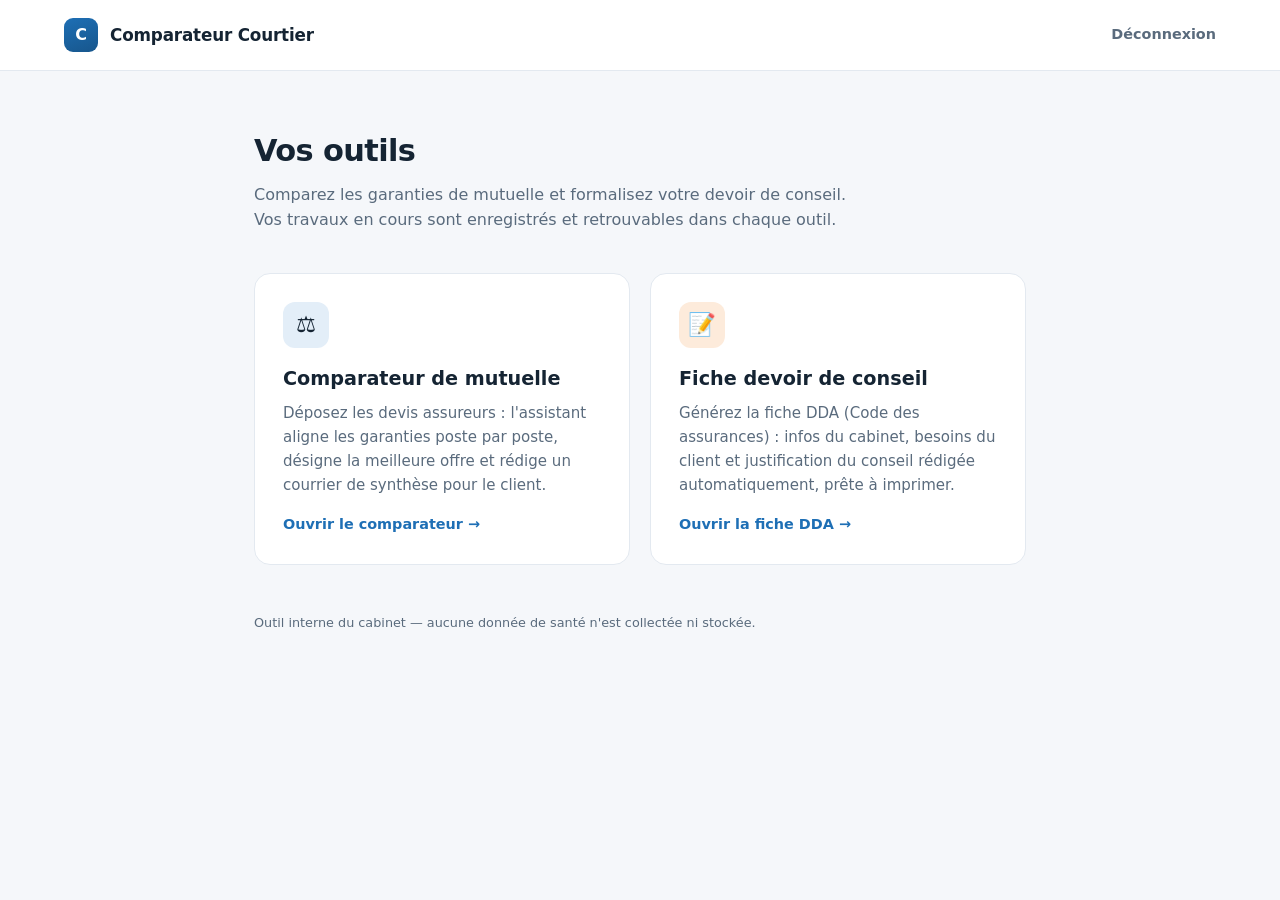
==== comparateur-courtier/static/index.html @ 24330e9d "comparateur-courtier: fix detection devis + exe autonome + setup.exe + auto-update - fix compare.py:" ====
<!doctype html>
<html lang="fr">
<head>
<meta charset="utf-8">
<meta name="viewport" content="width=device-width, initial-scale=1">
<title>Comparateur Courtier</title>
<style>
  :root{
    --bg:#f5f7fa; --card:#fff; --ink:#152433; --muted:#5a6b7d;
    --line:#e3e9f0; --teal:#1e6fb5; --accent:#f07e26;
  }
  *{ box-sizing:border-box; }
  body{ margin:0; background:var(--bg); color:var(--ink);
        font-family:system-ui,-apple-system,"Segoe UI",Arial,sans-serif; line-height:1.6; }
  .top{ display:flex; align-items:center; gap:12px; padding:18px 5%;
        border-bottom:1px solid var(--line); background:var(--card); }
  .mark{ width:34px; height:34px; border-radius:9px; display:grid; place-items:center;
         background:linear-gradient(160deg,var(--teal),#17568c); color:#fff; font-weight:700; }
  .top b{ font-size:1.05rem; letter-spacing:-.01em; }
  .top .sp{ margin-left:auto; }
  .top a{ color:var(--muted); text-decoration:none; font-weight:600; font-size:.9rem; }
  .top a:hover{ color:var(--ink); }
  .wrap{ max-width:900px; margin:0 auto; padding:56px 5% 80px; }
  h1{ font-size:1.9rem; letter-spacing:-.02em; margin:0 0 6px; }
  .lead{ color:var(--muted); margin:0 0 40px; max-width:60ch; }
  .grid{ display:grid; grid-template-columns:1fr 1fr; gap:20px; }
  @media (max-width:640px){ .grid{ grid-template-columns:1fr; } }
  .card{ display:block; text-decoration:none; color:inherit; background:var(--card);
         border:1px solid var(--line); border-radius:16px; padding:28px;
         transition:border-color .2s, box-shadow .2s, transform .2s; }
  .card:hover{ border-color:#cdd8e4; box-shadow:0 12px 30px -14px rgba(12,36,54,.2); transform:translateY(-2px); }
  .ic{ width:46px; height:46px; border-radius:12px; display:grid; place-items:center;
       font-size:1.4rem; margin-bottom:16px; }
  .ic-a{ background:#e3eef8; }
  .ic-b{ background:#fdebdb; }
  .card h2{ font-size:1.2rem; margin:0 0 6px; }
  .card p{ color:var(--muted); font-size:.94rem; margin:0; }
  .card .go{ display:inline-flex; align-items:center; gap:6px; margin-top:16px;
             color:var(--teal); font-weight:650; font-size:.9rem; }
  footer{ color:var(--muted); font-size:.8rem; margin-top:48px; }
</style>
</head>
<body>
  <div class="top">
    <span class="mark">C</span>
    <b>Comparateur Courtier</b>
    <span class="sp"></span>
    <a href="/logout">Déconnexion</a>
  </div>
  <div class="wrap">
    <h1>Vos outils</h1>
    <p class="lead">Comparez les garanties de mutuelle et formalisez votre devoir de conseil. Vos travaux en cours sont enregistrés et retrouvables dans chaque outil.</p>
    <div class="grid">
      <a class="card" href="/comparateur">
        <div class="ic ic-a">⚖️</div>
        <h2>Comparateur de mutuelle</h2>
        <p>Déposez les devis assureurs : l'assistant aligne les garanties poste par poste, désigne la meilleure offre et rédige un courrier de synthèse pour le client.</p>
        <span class="go">Ouvrir le comparateur →</span>
      </a>
      <a class="card" href="/fiche-dda">
        <div class="ic ic-b">📝</div>
        <h2>Fiche devoir de conseil</h2>
        <p>Générez la fiche DDA (Code des assurances) : infos du cabinet, besoins du client et justification du conseil rédigée automatiquement, prête à imprimer.</p>
        <span class="go">Ouvrir la fiche DDA →</span>
      </a>
    </div>
    <footer>Outil interne du cabinet — aucune donnée de santé n'est collectée ni stockée.</footer>
  </div>
</body>
</html>
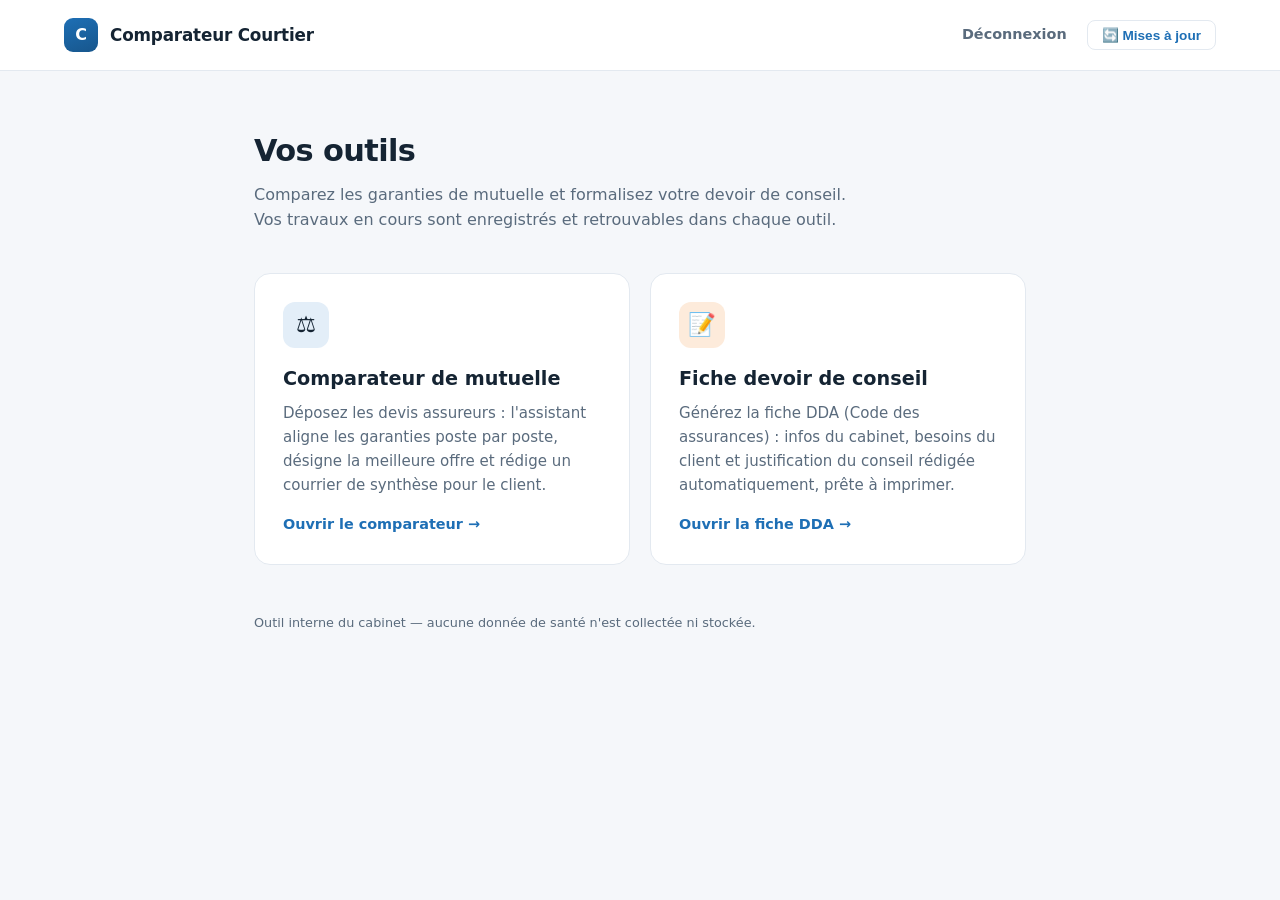
==== commit d0c27a80: "comparateur: bouton maj web (GET/POST /update) sur toutes les pages Le bouton 'Mises a jour' est mai" ====
--- a/comparateur-courtier/static/index.html
+++ b/comparateur-courtier/static/index.html
@@ -46,6 +46,7 @@
     <b>Comparateur Courtier</b>
     <span class="sp"></span>
     <a href="/logout">Déconnexion</a>
+    <button id="btnUpdate" onclick="checkUpdate()" style="margin-left:8px;padding:6px 14px;border:1px solid var(--line);border-radius:8px;background:var(--card);color:var(--teal);cursor:pointer;font-weight:600;font-size:.85rem">🔄 Mises à jour</button>
   </div>
   <div class="wrap">
     <h1>Vos outils</h1>
@@ -66,5 +67,21 @@
     </div>
     <footer>Outil interne du cabinet — aucune donnée de santé n'est collectée ni stockée.</footer>
   </div>
-</body>
+<script>
+async function checkUpdate(){
+  const btn=document.getElementById('btnUpdate');
+  btn.textContent='🔄 Vérification…'; btn.disabled=true;
+  try{
+    const r=await fetch('/update');
+    const d=await r.json();
+    if(d.error){alert(d.error);btn.textContent='🔄 Mises à jour';btn.disabled=false;return;}
+    if(!d.update_available){alert('Aucune mise à jour disponible.');btn.textContent='🔄 Mises à jour';btn.disabled=false;return;}
+    if(confirm('Mise à jour '+d.tag+' disponible.\n\nCliquer sur OK pour télécharger et installer.\nL\'application va redémarrer automatiquement.')){
+      btn.textContent='⬇️ Téléchargement…';
+      fetch('/update',{method:'POST'}).then(()=>{}).catch(()=>{});
+      setTimeout(()=>{document.body.innerHTML='<div style="text-align:center;padding:80px;font-family:sans-serif"><h2>Mise à jour en cours…</h2><p>L\'application va redémarrer dans quelques secondes. Rechargez cette page.</p></div>';},2000);
+    }else{btn.textContent='🔄 Mises à jour';btn.disabled=false;}
+  }catch(e){alert('Erreur: '+e);btn.textContent='🔄 Mises à jour';btn.disabled=false;}
+}
+</script></body>
 </html>
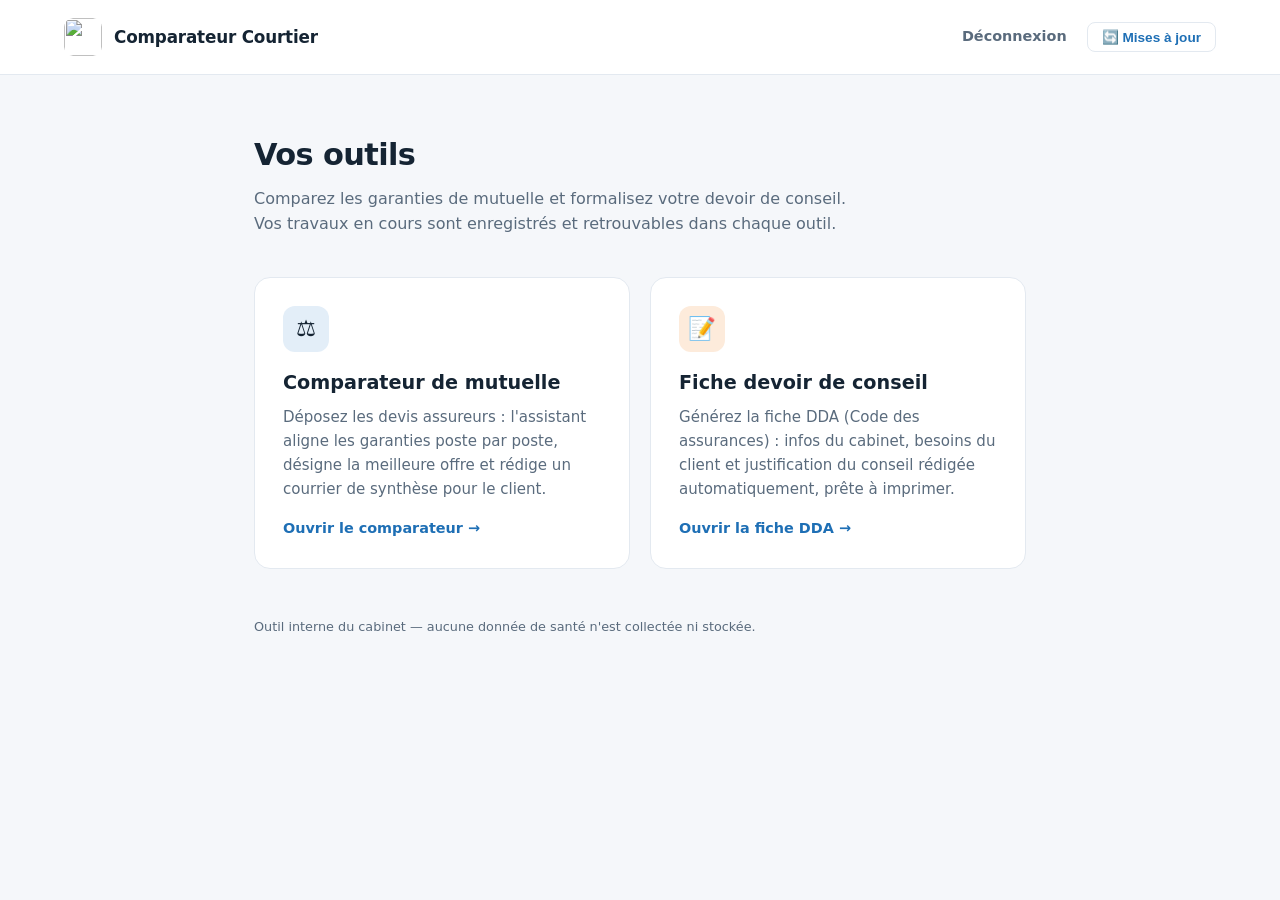
==== commit caef8204: "comparateur: remplace logo C par icone bouclier (mascotte.png) sur toutes les pages" ====
--- a/comparateur-courtier/static/index.html
+++ b/comparateur-courtier/static/index.html
@@ -14,8 +14,7 @@
         font-family:system-ui,-apple-system,"Segoe UI",Arial,sans-serif; line-height:1.6; }
   .top{ display:flex; align-items:center; gap:12px; padding:18px 5%;
         border-bottom:1px solid var(--line); background:var(--card); }
-  .mark{ width:34px; height:34px; border-radius:9px; display:grid; place-items:center;
-         background:linear-gradient(160deg,var(--teal),#17568c); color:#fff; font-weight:700; }
+  .mark{ width:38px; height:38px; border-radius:9px; display:grid; place-items:center; overflow:hidden; }
   .top b{ font-size:1.05rem; letter-spacing:-.01em; }
   .top .sp{ margin-left:auto; }
   .top a{ color:var(--muted); text-decoration:none; font-weight:600; font-size:.9rem; }
@@ -42,7 +41,7 @@
 </head>
 <body>
   <div class="top">
-    <span class="mark">C</span>
+    <span class="mark"><img src="/static/mascotte.png" style="width:100%;height:100%;object-fit:cover;border-radius:9px"></span>
     <b>Comparateur Courtier</b>
     <span class="sp"></span>
     <a href="/logout">Déconnexion</a>
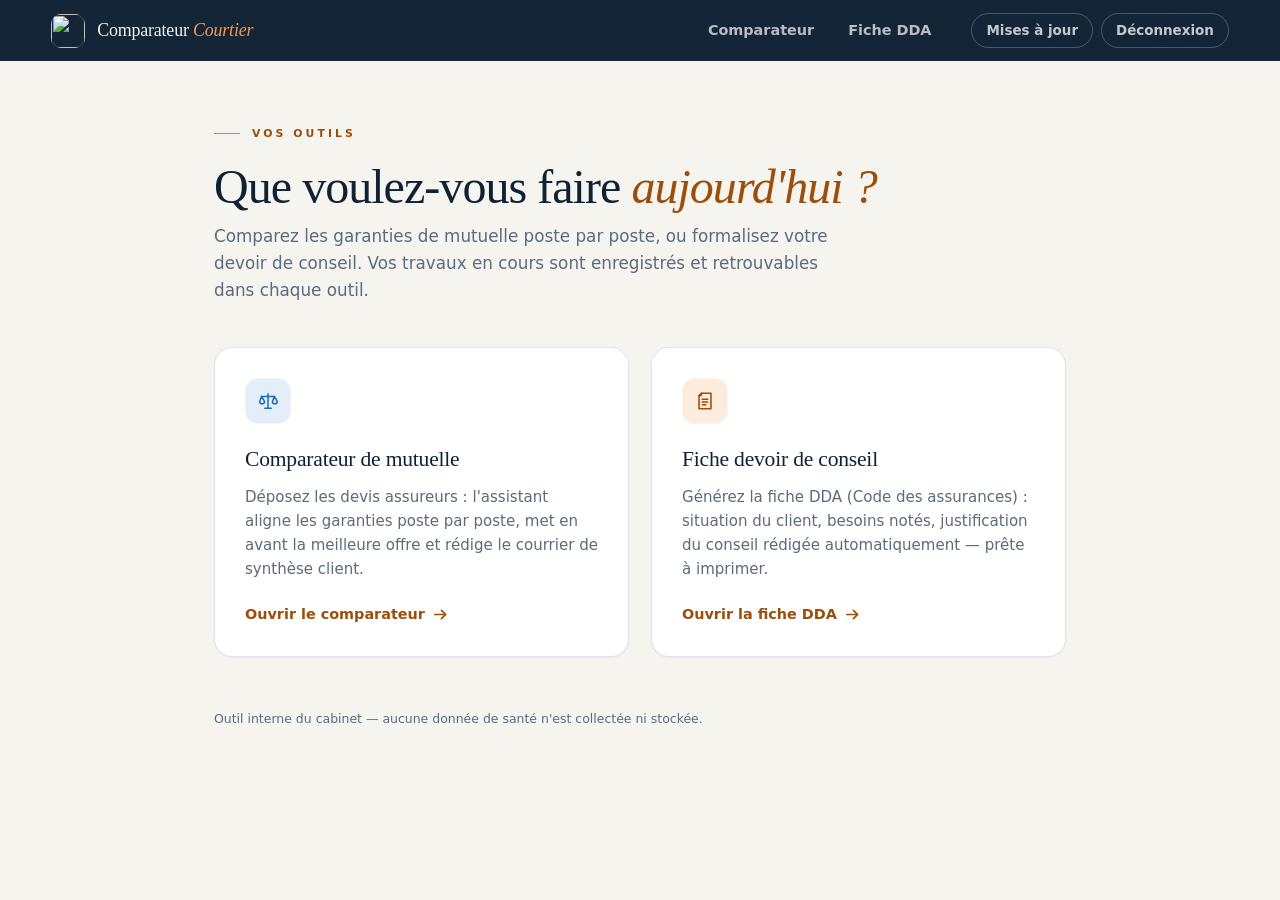
==== commit a851118a: "comparateur v1.2.0: connexion par compte (registre chiffré) + refonte UI premium Auth « boîte mail »" ====
--- a/comparateur-courtier/static/index.html
+++ b/comparateur-courtier/static/index.html
@@ -4,83 +4,170 @@
 <meta charset="utf-8">
 <meta name="viewport" content="width=device-width, initial-scale=1">
 <title>Comparateur Courtier</title>
+<link rel="stylesheet" href="/static/fonts.css">
 <style>
   :root{
-    --bg:#f5f7fa; --card:#fff; --ink:#152433; --muted:#5a6b7d;
-    --line:#e3e9f0; --teal:#1e6fb5; --accent:#f07e26;
+    --ink:#0F2233; --paper:#F6F4EF; --surface:#FFFFFF;
+    --muted:#5B6B7A; --line:rgba(15,34,51,.12); --line-strong:rgba(15,34,51,.28);
+    --accent:#F07E26; --accent-bright:#F79B4F; --accent-deep:#9C4E0A;
+    --blue:#1E6FB5; --blue-soft:#E3EEF8;
+    --serif:"Fraunces",Georgia,serif; --sans:"Instrument Sans","Segoe UI",system-ui,sans-serif;
+    --shadow:0 4px 14px rgba(15,34,51,.06), 0 24px 60px -24px rgba(15,34,51,.2);
   }
   *{ box-sizing:border-box; }
-  body{ margin:0; background:var(--bg); color:var(--ink);
-        font-family:system-ui,-apple-system,"Segoe UI",Arial,sans-serif; line-height:1.6; }
-  .top{ display:flex; align-items:center; gap:12px; padding:18px 5%;
-        border-bottom:1px solid var(--line); background:var(--card); }
-  .mark{ width:38px; height:38px; border-radius:9px; display:grid; place-items:center; overflow:hidden; }
-  .top b{ font-size:1.05rem; letter-spacing:-.01em; }
-  .top .sp{ margin-left:auto; }
-  .top a{ color:var(--muted); text-decoration:none; font-weight:600; font-size:.9rem; }
-  .top a:hover{ color:var(--ink); }
-  .wrap{ max-width:900px; margin:0 auto; padding:56px 5% 80px; }
-  h1{ font-size:1.9rem; letter-spacing:-.02em; margin:0 0 6px; }
-  .lead{ color:var(--muted); margin:0 0 40px; max-width:60ch; }
-  .grid{ display:grid; grid-template-columns:1fr 1fr; gap:20px; }
-  @media (max-width:640px){ .grid{ grid-template-columns:1fr; } }
-  .card{ display:block; text-decoration:none; color:inherit; background:var(--card);
-         border:1px solid var(--line); border-radius:16px; padding:28px;
-         transition:border-color .2s, box-shadow .2s, transform .2s; }
-  .card:hover{ border-color:#cdd8e4; box-shadow:0 12px 30px -14px rgba(12,36,54,.2); transform:translateY(-2px); }
-  .ic{ width:46px; height:46px; border-radius:12px; display:grid; place-items:center;
-       font-size:1.4rem; margin-bottom:16px; }
-  .ic-a{ background:#e3eef8; }
-  .ic-b{ background:#fdebdb; }
-  .card h2{ font-size:1.2rem; margin:0 0 6px; }
+  body{ margin:0; background:var(--paper); color:var(--ink); font-family:var(--sans); line-height:1.6; }
+
+  /* ---- barre d'app (encre) ---- */
+  .appbar{
+    display:flex; align-items:center; gap:26px; padding:12px 4%;
+    background:var(--ink); color:#EDF2F7; position:sticky; top:0; z-index:40;
+    background-image:url("data:image/svg+xml,%3Csvg xmlns='http://www.w3.org/2000/svg' width='140' height='140'%3E%3Cfilter id='n'%3E%3CfeTurbulence type='fractalNoise' baseFrequency='.9' numOctaves='2' stitchTiles='stitch'/%3E%3C/filter%3E%3Crect width='140' height='140' filter='url(%23n)' opacity='.04'/%3E%3C/svg%3E");
+  }
+  .brand{ display:flex; align-items:center; gap:12px; text-decoration:none; color:#EDF2F7; margin-right:auto; }
+  .brand .tile{ width:34px; height:34px; border-radius:10px; overflow:hidden; flex:none; box-shadow:inset 0 0 0 1px rgba(255,255,255,.15); }
+  .brand .tile img{ width:100%; height:100%; object-fit:cover; display:block; }
+  .bname{ font-family:var(--serif); font-weight:430; font-size:1.12rem; letter-spacing:-.01em; white-space:nowrap; }
+  .bname em{ font-style:italic; color:var(--accent-bright); }
+  .anav{ display:flex; gap:6px; }
+  .anav a{
+    text-decoration:none; color:rgba(237,242,247,.75); font-size:.9rem; font-weight:550;
+    padding:7px 14px; border-radius:999px; transition:background .15s ease, color .15s ease;
+  }
+  .anav a:hover{ color:#fff; background:rgba(255,255,255,.08); }
+  .anav a.on{ color:#fff; background:rgba(255,255,255,.13); }
+  .aright{ display:flex; gap:8px; align-items:center; }
+  .ghost{
+    font:inherit; font-size:.84rem; font-weight:600; cursor:pointer; text-decoration:none;
+    color:rgba(237,242,247,.8); background:none; border:1px solid rgba(237,242,247,.25);
+    border-radius:999px; padding:6px 14px; transition:border-color .15s ease, color .15s ease;
+  }
+  .ghost:hover{ color:#fff; border-color:rgba(237,242,247,.6); }
+  @media (max-width:640px){ .anav{ display:none; } }
+
+  /* ---- contenu ---- */
+  .wrap{ max-width:980px; margin:0 auto; padding:64px 5% 90px; }
+  .eyebrow{
+    display:flex; align-items:center; gap:12px; font-size:.68rem; font-weight:650;
+    letter-spacing:.28em; text-transform:uppercase; color:var(--accent-deep); margin:0 0 20px;
+  }
+  .eyebrow::before{ content:""; width:26px; height:1.5px; background:var(--accent); }
+  h1{ font-family:var(--serif); font-weight:400; font-size:clamp(2rem,4.6vw,3rem); letter-spacing:-.02em; line-height:1.05; margin:0 0 10px; }
+  h1 em{ font-style:italic; color:var(--accent-deep); }
+  .lead{ color:var(--muted); margin:0 0 44px; max-width:58ch; font-size:1.05rem; }
+  .grid{ display:grid; grid-template-columns:1fr 1fr; gap:22px; }
+  @media (max-width:680px){ .grid{ grid-template-columns:1fr; } }
+  .card{
+    display:flex; flex-direction:column; text-decoration:none; color:inherit;
+    background:var(--surface); border:1px solid var(--line); border-radius:18px; padding:30px;
+    box-shadow:0 1px 2px rgba(15,34,51,.04);
+    transition:border-color .2s ease, box-shadow .25s ease, transform .25s ease;
+  }
+  .card:hover{ border-color:var(--line-strong); box-shadow:var(--shadow); transform:translateY(-3px); }
+  .ic{ width:46px; height:46px; border-radius:13px; display:grid; place-items:center; margin-bottom:18px;
+       box-shadow:inset 0 0 0 1px rgba(255,255,255,.4); }
+  .ic svg{ display:block; }
+  .ic-a{ background:var(--blue-soft); color:var(--blue); }
+  .ic-b{ background:#FDEBDB; color:var(--accent-deep); }
+  .card h2{ font-family:var(--serif); font-weight:460; font-size:1.35rem; letter-spacing:-.01em; margin:0 0 8px; }
   .card p{ color:var(--muted); font-size:.94rem; margin:0; }
-  .card .go{ display:inline-flex; align-items:center; gap:6px; margin-top:16px;
-             color:var(--teal); font-weight:650; font-size:.9rem; }
-  footer{ color:var(--muted); font-size:.8rem; margin-top:48px; }
+  .go{
+    display:inline-flex; align-items:center; gap:8px; margin-top:22px;
+    color:var(--accent-deep); font-weight:650; font-size:.9rem;
+  }
+  .go svg{ transition:transform .2s ease; }
+  .card:hover .go svg{ transform:translateX(5px); }
+  footer{ color:var(--muted); font-size:.78rem; margin-top:52px; }
 </style>
 </head>
 <body>
-  <div class="top">
-    <span class="mark"><img src="/static/mascotte.png" style="width:100%;height:100%;object-fit:cover;border-radius:9px"></span>
-    <b>Comparateur Courtier</b>
-    <span class="sp"></span>
-    <a href="/logout">Déconnexion</a>
-    <button id="btnUpdate" onclick="checkUpdate()" style="margin-left:8px;padding:6px 14px;border:1px solid var(--line);border-radius:8px;background:var(--card);color:var(--teal);cursor:pointer;font-weight:600;font-size:.85rem">🔄 Mises à jour</button>
-  </div>
+  <header class="appbar">
+    <a class="brand" href="/"><span class="tile"><img src="/static/mascotte.png" alt=""></span><span class="bname">Comparateur <em>Courtier</em></span></a>
+    <nav class="anav">
+      <a href="/comparateur">Comparateur</a>
+      <a href="/fiche-dda">Fiche DDA</a>
+    </nav>
+    <div class="aright">
+      <button id="btnUpdate" onclick="checkUpdate()" class="ghost">Mises à jour</button>
+      <a class="ghost" href="/logout">Déconnexion</a>
+    </div>
+  </header>
+
   <div class="wrap">
-    <h1>Vos outils</h1>
-    <p class="lead">Comparez les garanties de mutuelle et formalisez votre devoir de conseil. Vos travaux en cours sont enregistrés et retrouvables dans chaque outil.</p>
+    <p class="eyebrow">Vos outils</p>
+    <h1>Que voulez-vous faire <em>aujourd'hui ?</em></h1>
+    <p class="lead">Comparez les garanties de mutuelle poste par poste, ou formalisez votre devoir de conseil. Vos travaux en cours sont enregistrés et retrouvables dans chaque outil.</p>
     <div class="grid">
       <a class="card" href="/comparateur">
-        <div class="ic ic-a">⚖️</div>
+        <span class="ic ic-a"><svg width="22" height="22" viewBox="0 0 24 24" fill="none" stroke="currentColor" stroke-width="1.7" stroke-linecap="round" stroke-linejoin="round"><path d="M12 4v16"/><path d="M5 7h14"/><path d="M5 7 L3 12.5 a2.6 2.6 0 0 0 5.2 0 Z"/><path d="M19 7 L16.8 12.5 a2.6 2.6 0 0 0 5.2 0 Z"/><path d="M8.5 20h7"/></svg></span>
         <h2>Comparateur de mutuelle</h2>
-        <p>Déposez les devis assureurs : l'assistant aligne les garanties poste par poste, désigne la meilleure offre et rédige un courrier de synthèse pour le client.</p>
-        <span class="go">Ouvrir le comparateur →</span>
+        <p>Déposez les devis assureurs : l'assistant aligne les garanties poste par poste, met en avant la meilleure offre et rédige le courrier de synthèse client.</p>
+        <span class="go">Ouvrir le comparateur <svg width="15" height="15" viewBox="0 0 16 16" fill="none" stroke="currentColor" stroke-width="1.8" stroke-linecap="round" stroke-linejoin="round"><path d="M2 8h11M9 3.5 L13.5 8 L9 12.5"/></svg></span>
       </a>
       <a class="card" href="/fiche-dda">
-        <div class="ic ic-b">📝</div>
+        <span class="ic ic-b"><svg width="22" height="22" viewBox="0 0 24 24" fill="none" stroke="currentColor" stroke-width="1.7" stroke-linecap="round" stroke-linejoin="round"><path d="M8 3.5 H18.5 V20.5 H5.5 V6 Z"/><path d="M8 3.5 V6 H5.5"/><path d="M9 10h6M9 13h6M9 16h4"/></svg></span>
         <h2>Fiche devoir de conseil</h2>
-        <p>Générez la fiche DDA (Code des assurances) : infos du cabinet, besoins du client et justification du conseil rédigée automatiquement, prête à imprimer.</p>
-        <span class="go">Ouvrir la fiche DDA →</span>
+        <p>Générez la fiche DDA (Code des assurances) : situation du client, besoins notés, justification du conseil rédigée automatiquement — prête à imprimer.</p>
+        <span class="go">Ouvrir la fiche DDA <svg width="15" height="15" viewBox="0 0 16 16" fill="none" stroke="currentColor" stroke-width="1.8" stroke-linecap="round" stroke-linejoin="round"><path d="M2 8h11M9 3.5 L13.5 8 L9 12.5"/></svg></span>
       </a>
     </div>
     <footer>Outil interne du cabinet — aucune donnée de santé n'est collectée ni stockée.</footer>
   </div>
+
 <script>
+function updOverlay(html){
+  let o=document.getElementById('updOverlay');
+  if(!o){o=document.createElement('div');o.id='updOverlay';
+    o.style.cssText='position:fixed;inset:0;background:rgba(15,34,51,.94);color:#fff;display:grid;place-items:center;z-index:9999;font-family:inherit';
+    document.body.appendChild(o);}
+  o.innerHTML='<div style="width:min(420px,86vw);text-align:center">'+html+'</div>';
+}
+function updBar(pct){
+  return '<div style="height:10px;background:rgba(255,255,255,.16);border-radius:99px;overflow:hidden;margin:20px 0 8px">'
+    +'<div style="height:100%;width:'+pct+'%;background:linear-gradient(90deg,#1e6fb5,#f07e26);border-radius:99px;transition:width .3s"></div></div>';
+}
+async function updWaitBack(){
+  updOverlay('<h2 style="margin:0 0 6px;font-family:Fraunces,serif;font-weight:430">Redémarrage…</h2><p style="opacity:.8;margin:0">L\'application redémarre, un instant.</p>'+updBar(100));
+  for(let i=0;i<90;i++){
+    await new Promise(r=>setTimeout(r,1000));
+    try{const h=await fetch('/healthz',{cache:'no-store'});if(h.ok){location.reload();return;}}catch(e){}
+  }
+  updOverlay('<h2 style="font-family:Fraunces,serif;font-weight:430">Presque terminé</h2><p style="opacity:.8">Recharge la page si elle ne revient pas seule.</p>');
+}
+async function updPoll(){
+  try{
+    const r=await fetch('/update/progress',{cache:'no-store'});
+    const d=await r.json();
+    if(d.state==='error'){
+      updOverlay('<h2 style="margin:0 0 6px;font-family:Fraunces,serif;font-weight:430">Échec de la mise à jour</h2><p style="opacity:.85;margin:0 0 16px">'+(d.error||'')+'</p><button onclick="location.reload()" style="padding:9px 20px;border:0;border-radius:999px;cursor:pointer;font-weight:600">Fermer</button>');
+      return;
+    }
+    if(d.state==='verifying'){
+      updOverlay('<h2 style="margin:0 0 4px;font-family:Fraunces,serif;font-weight:430">Mise à jour '+(d.tag||'')+'</h2><p style="opacity:.8;margin:0">Vérification de la nouvelle version… (~10 s)</p>'+updBar(100));
+      setTimeout(updPoll,700);return;
+    }
+    if(d.state==='restarting'){updWaitBack();return;}
+    const pct=d.pct||0;
+    const mo=d.total?(' — '+(d.downloaded/1048576).toFixed(0)+' / '+(d.total/1048576).toFixed(0)+' Mo'):'';
+    updOverlay('<h2 style="margin:0 0 4px;font-family:Fraunces,serif;font-weight:430">Mise à jour '+(d.tag||'')+'</h2><p style="opacity:.8;margin:0">Téléchargement '+pct+' %'+mo+'</p>'+updBar(pct));
+    setTimeout(updPoll,500);
+  }catch(e){ updWaitBack(); }
+}
 async function checkUpdate(){
   const btn=document.getElementById('btnUpdate');
-  btn.textContent='🔄 Vérification…'; btn.disabled=true;
+  const orig=btn.textContent;
+  btn.textContent='Vérification…'; btn.disabled=true;
   try{
-    const r=await fetch('/update');
+    const r=await fetch('/update',{cache:'no-store'});
     const d=await r.json();
-    if(d.error){alert(d.error);btn.textContent='🔄 Mises à jour';btn.disabled=false;return;}
-    if(!d.update_available){alert('Aucune mise à jour disponible.');btn.textContent='🔄 Mises à jour';btn.disabled=false;return;}
-    if(confirm('Mise à jour '+d.tag+' disponible.\n\nCliquer sur OK pour télécharger et installer.\nL\'application va redémarrer automatiquement.')){
-      btn.textContent='⬇️ Téléchargement…';
-      fetch('/update',{method:'POST'}).then(()=>{}).catch(()=>{});
-      setTimeout(()=>{document.body.innerHTML='<div style="text-align:center;padding:80px;font-family:sans-serif"><h2>Mise à jour en cours…</h2><p>L\'application va redémarrer dans quelques secondes. Rechargez cette page.</p></div>';},2000);
-    }else{btn.textContent='🔄 Mises à jour';btn.disabled=false;}
-  }catch(e){alert('Erreur: '+e);btn.textContent='🔄 Mises à jour';btn.disabled=false;}
+    btn.textContent=orig; btn.disabled=false;
+    if(d.error){alert(d.error);return;}
+    if(!d.update_available){alert('Vous avez déjà la dernière version'+(d.current?' ('+d.current+')':'')+'.');return;}
+    if(!confirm('Mise à jour '+d.tag+' disponible.\n\nTélécharger et installer maintenant ? L\'application redémarrera automatiquement.'))return;
+    updOverlay('<h2 style="margin:0 0 4px;font-family:Fraunces,serif;font-weight:430">Mise à jour '+d.tag+'</h2><p style="opacity:.8;margin:0">Démarrage du téléchargement…</p>'+updBar(0));
+    await fetch('/update',{method:'POST'}).catch(()=>{});
+    updPoll();
+  }catch(e){btn.textContent=orig;btn.disabled=false;alert('Erreur: '+e);}
 }
-</script></body>
+</script>
+</body>
 </html>
